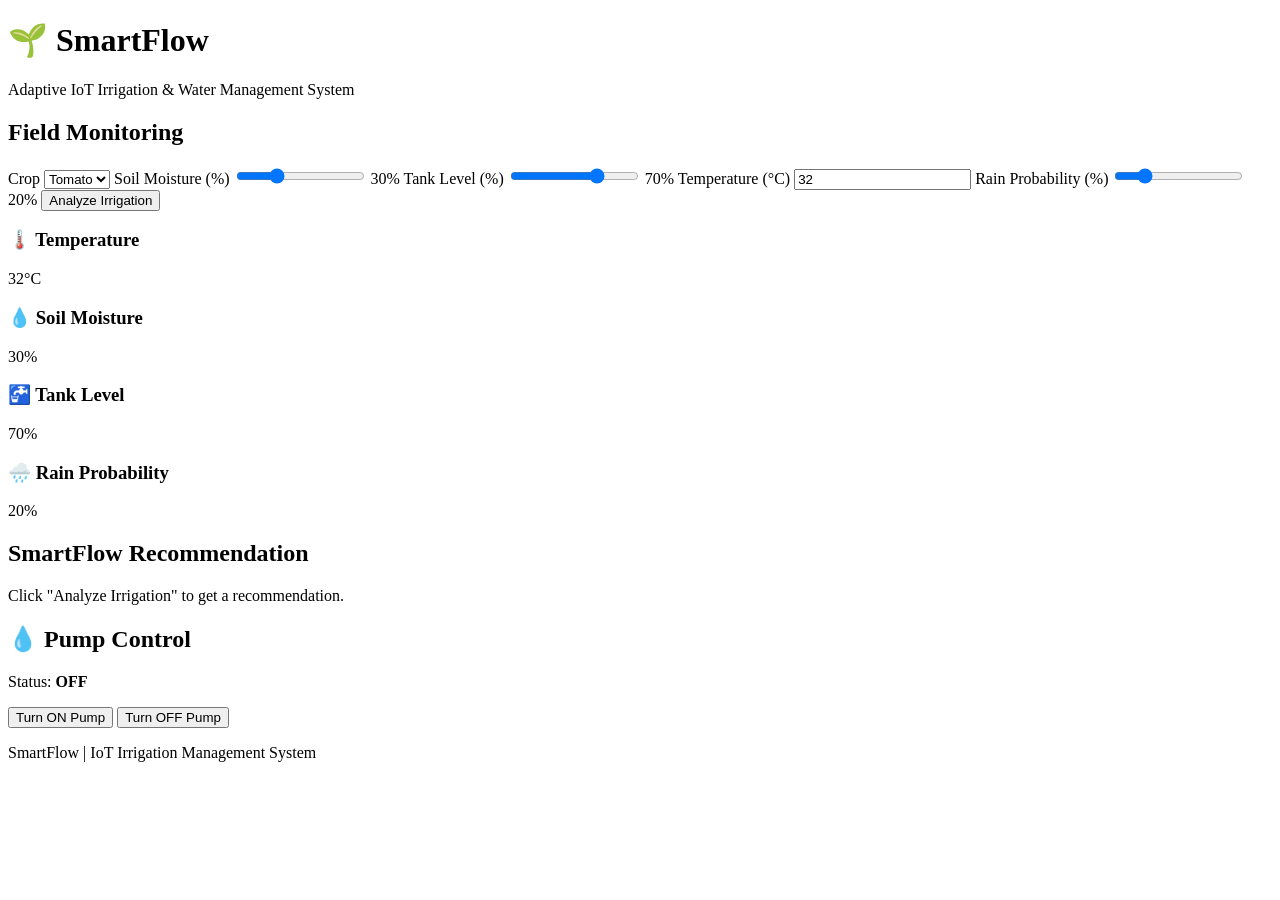
==== dashboard/index.html @ 6f2b06d3 "Add SmartFlow dashboard interface" ====
<!DOCTYPE html>
<html lang="en">
<head>
    <meta charset="UTF-8">
    <meta name="viewport" content="width=device-width, initial-scale=1.0">
    <title>SmartFlow - IoT Irrigation Dashboard</title>
    <link rel="stylesheet" href="style.css">
</head>

<body>

    <header>
        <h1>🌱 SmartFlow</h1>
        <p>Adaptive IoT Irrigation & Water Management System</p>
    </header>

    <main>

        <section class="control-panel">
            <h2>Field Monitoring</h2>

            <label>Crop</label>
            <select id="crop">
                <option value="Tomato">Tomato</option>
                <option value="Onion">Onion</option>
                <option value="Chilli">Chilli</option>
                <option value="Cotton">Cotton</option>
            </select>

            <label>Soil Moisture (%)</label>
            <input type="range" id="soil" min="0" max="100" value="30">
            <span id="soilValue">30%</span>

            <label>Tank Level (%)</label>
            <input type="range" id="tank" min="0" max="100" value="70">
            <span id="tankValue">70%</span>

            <label>Temperature (°C)</label>
            <input type="number" id="temperature" value="32">

            <label>Rain Probability (%)</label>
            <input type="range" id="rain" min="0" max="100" value="20">
            <span id="rainValue">20%</span>

            <button onclick="analyzeIrrigation()">Analyze Irrigation</button>
        </section>


        <section class="dashboard">

            <div class="card">
                <h3>🌡️ Temperature</h3>
                <p id="tempDisplay">32°C</p>
            </div>

            <div class="card">
                <h3>💧 Soil Moisture</h3>
                <p id="soilDisplay">30%</p>
            </div>

            <div class="card">
                <h3>🚰 Tank Level</h3>
                <p id="tankDisplay">70%</p>
            </div>

            <div class="card">
                <h3>🌧️ Rain Probability</h3>
                <p id="rainDisplay">20%</p>
            </div>

        </section>


        <section class="recommendation">

            <h2>SmartFlow Recommendation</h2>

            <div id="recommendation">
                Click "Analyze Irrigation" to get a recommendation.
            </div>

            <div id="reason"></div>

            <div id="waterAmount"></div>

        </section>


        <section class="pump-control">

            <h2>💧 Pump Control</h2>

            <p>Status: <strong id="pumpStatus">OFF</strong></p>

            <button id="onButton" onclick="turnPumpOn()">
                Turn ON Pump
            </button>

            <button onclick="turnPumpOff()">
                Turn OFF Pump
            </button>

        </section>

    </main>

    <footer>
        <p>SmartFlow | IoT Irrigation Management System</p>
    </footer>

    <script src="script.js"></script>

</body>
</html>
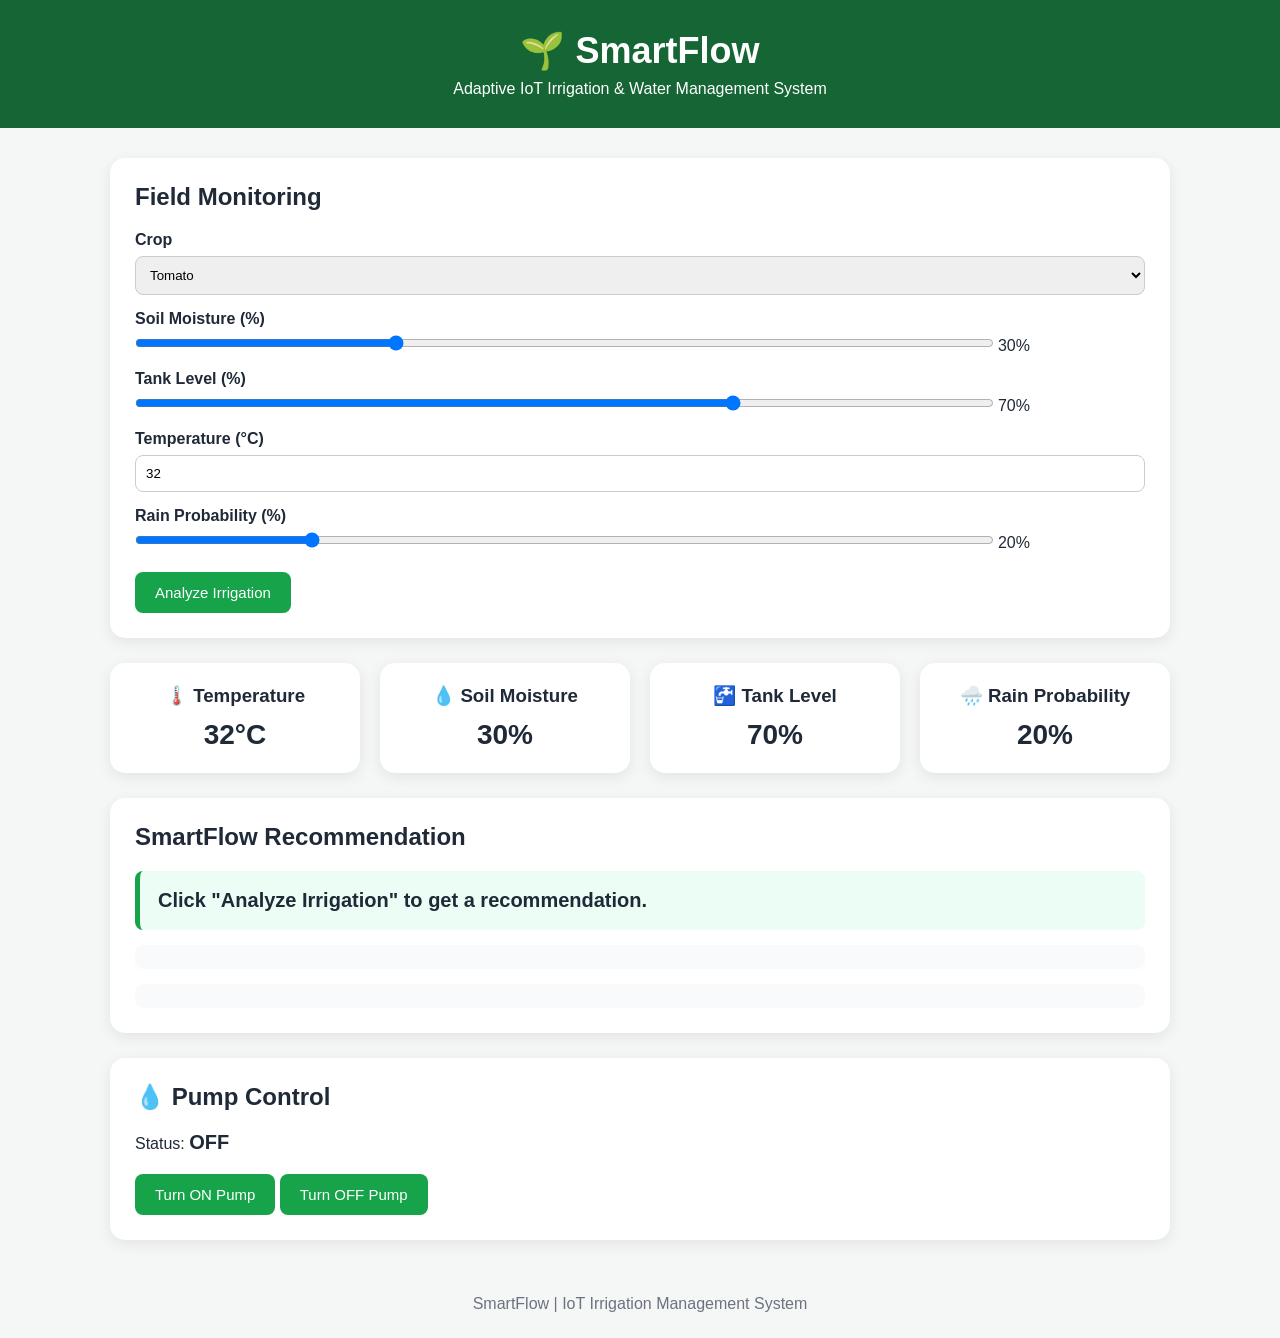
==== commit 5d45f928: "Add crop-specific irrigation profiles" ====
--- a/dashboard/index.html
+++ b/dashboard/index.html
@@ -21,11 +21,19 @@
 
             <label>Crop</label>
             <select id="crop">
-                <option value="Tomato">Tomato</option>
-                <option value="Onion">Onion</option>
-                <option value="Chilli">Chilli</option>
-                <option value="Cotton">Cotton</option>
-            </select>
+    <option value="Tomato">Tomato</option>
+    <option value="Onion">Onion</option>
+    <option value="Chilli">Chilli</option>
+    <option value="Cotton">Cotton</option>
+    <option value="Sugarcane">Sugarcane</option>
+    <option value="Groundnut">Groundnut</option>
+    <option value="Maize">Maize</option>
+    <option value="Sorghum">Sorghum</option>
+    <option value="Rice">Rice</option>
+    <option value="Wheat">Wheat</option>
+    <option value="Ragi">Ragi</option>
+    <option value="Pearl Millet">Pearl Millet</option>
+</select>
 
             <label>Soil Moisture (%)</label>
             <input type="range" id="soil" min="0" max="100" value="30">
--- a/dashboard/style.css
+++ b/dashboard/style.css
@@ -0,0 +1,146 @@
+* {
+    box-sizing: border-box;
+    margin: 0;
+    padding: 0;
+}
+
+body {
+    font-family: Arial, sans-serif;
+    background: #f4f7f5;
+    color: #1f2937;
+}
+
+header {
+    background: #166534;
+    color: white;
+    text-align: center;
+    padding: 30px 20px;
+}
+
+header h1 {
+    font-size: 36px;
+    margin-bottom: 8px;
+}
+
+header p {
+    font-size: 16px;
+}
+
+main {
+    max-width: 1100px;
+    margin: 30px auto;
+    padding: 0 20px;
+}
+
+.control-panel,
+.recommendation,
+.pump-control {
+    background: white;
+    padding: 25px;
+    border-radius: 15px;
+    margin-bottom: 25px;
+    box-shadow: 0 4px 15px rgba(0, 0, 0, 0.08);
+}
+
+.control-panel h2,
+.recommendation h2,
+.pump-control h2 {
+    margin-bottom: 20px;
+}
+
+label {
+    display: block;
+    margin-top: 15px;
+    margin-bottom: 7px;
+    font-weight: bold;
+}
+
+select,
+input[type="number"] {
+    width: 100%;
+    padding: 10px;
+    border: 1px solid #ccc;
+    border-radius: 8px;
+}
+
+input[type="range"] {
+    width: 85%;
+}
+
+button {
+    margin-top: 20px;
+    padding: 12px 20px;
+    border: none;
+    border-radius: 8px;
+    background: #16a34a;
+    color: white;
+    font-size: 15px;
+    cursor: pointer;
+}
+
+button:hover {
+    background: #15803d;
+}
+
+.dashboard {
+    display: grid;
+    grid-template-columns: repeat(4, 1fr);
+    gap: 20px;
+    margin-bottom: 25px;
+}
+
+.card {
+    background: white;
+    padding: 22px;
+    border-radius: 15px;
+    text-align: center;
+    box-shadow: 0 4px 15px rgba(0, 0, 0, 0.08);
+}
+
+.card h3 {
+    margin-bottom: 12px;
+}
+
+.card p {
+    font-size: 28px;
+    font-weight: bold;
+}
+
+#recommendation {
+    padding: 18px;
+    background: #ecfdf5;
+    border-left: 5px solid #16a34a;
+    border-radius: 8px;
+    font-size: 20px;
+    font-weight: bold;
+}
+
+#reason,
+#waterAmount {
+    margin-top: 15px;
+    padding: 12px;
+    background: #f9fafb;
+    border-radius: 8px;
+}
+
+#pumpStatus {
+    font-size: 20px;
+}
+
+footer {
+    text-align: center;
+    padding: 25px;
+    color: #6b7280;
+}
+
+@media (max-width: 800px) {
+    .dashboard {
+        grid-template-columns: repeat(2, 1fr);
+    }
+}
+
+@media (max-width: 500px) {
+    .dashboard {
+        grid-template-columns: 1fr;
+    }
+}
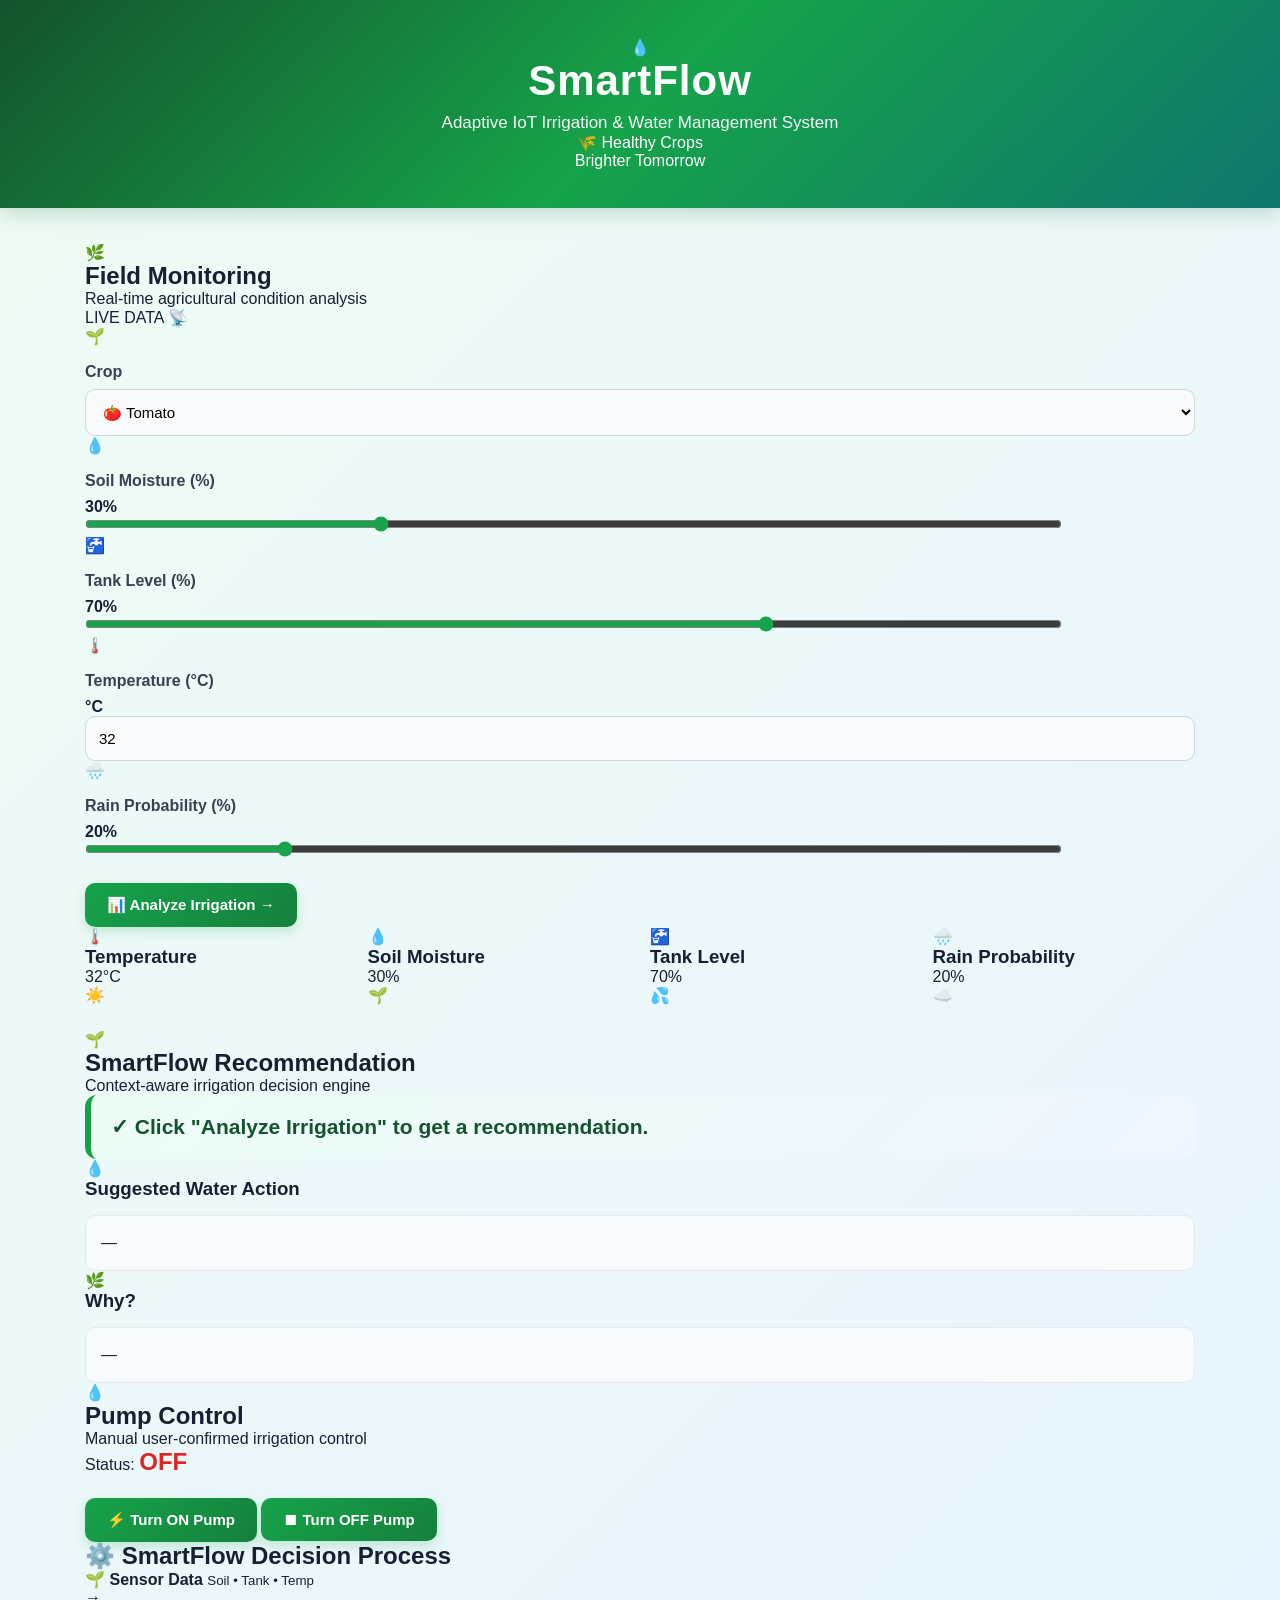
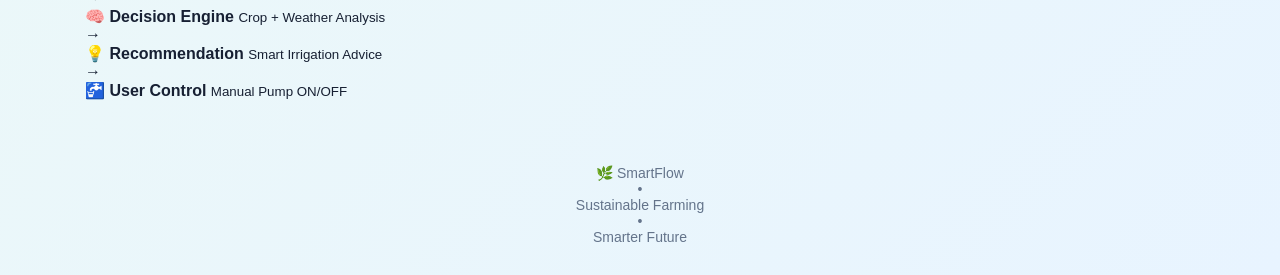
==== commit ded2c76a: "Redesign SmartFlow dashboard UI" ====
--- a/dashboard/index.html
+++ b/dashboard/index.html
@@ -3,118 +3,507 @@
 <head>
     <meta charset="UTF-8">
     <meta name="viewport" content="width=device-width, initial-scale=1.0">
-    <title>SmartFlow - IoT Irrigation Dashboard</title>
-    <link rel="stylesheet" href="style.css">
+
+    <title>SmartFlow | Adaptive IoT Irrigation</title>
+
+    <link rel="stylesheet" href="style.css?v=3">
 </head>
 
 <body>
 
-    <header>
-        <h1>🌱 SmartFlow</h1>
-        <p>Adaptive IoT Irrigation & Water Management System</p>
+    <!-- HERO HEADER -->
+    <header class="hero">
+
+        <div class="hero-content">
+
+            <div class="brand-icon">💧</div>
+
+            <div>
+                <h1>Smart<span>Flow</span></h1>
+
+                <p>
+                    Adaptive IoT Irrigation & Water Management System
+                </p>
+            </div>
+
+        </div>
+
+        <div class="hero-message">
+            🌾 Healthy Crops
+            <br>
+            <span>Brighter Tomorrow</span>
+        </div>
+
     </header>
 
+
     <main>
 
-        <section class="control-panel">
-            <h2>Field Monitoring</h2>
-
-            <label>Crop</label>
-            <select id="crop">
-    <option value="Tomato">Tomato</option>
-    <option value="Onion">Onion</option>
-    <option value="Chilli">Chilli</option>
-    <option value="Cotton">Cotton</option>
-    <option value="Sugarcane">Sugarcane</option>
-    <option value="Groundnut">Groundnut</option>
-    <option value="Maize">Maize</option>
-    <option value="Sorghum">Sorghum</option>
-    <option value="Rice">Rice</option>
-    <option value="Wheat">Wheat</option>
-    <option value="Ragi">Ragi</option>
-    <option value="Pearl Millet">Pearl Millet</option>
-</select>
-
-            <label>Soil Moisture (%)</label>
-            <input type="range" id="soil" min="0" max="100" value="30">
-            <span id="soilValue">30%</span>
-
-            <label>Tank Level (%)</label>
-            <input type="range" id="tank" min="0" max="100" value="70">
-            <span id="tankValue">70%</span>
-
-            <label>Temperature (°C)</label>
-            <input type="number" id="temperature" value="32">
-
-            <label>Rain Probability (%)</label>
-            <input type="range" id="rain" min="0" max="100" value="20">
-            <span id="rainValue">20%</span>
-
-            <button onclick="analyzeIrrigation()">Analyze Irrigation</button>
+        <!-- FIELD MONITORING -->
+        <section class="monitor-panel">
+
+            <div class="section-heading">
+
+                <div>
+                    <span class="leaf">🌿</span>
+
+                    <div>
+                        <h2>Field Monitoring</h2>
+                        <p>Real-time agricultural condition analysis</p>
+                    </div>
+                </div>
+
+                <div class="live-badge">
+                    <span></span>
+                    LIVE DATA 📡
+                </div>
+
+            </div>
+
+
+            <!-- CROP -->
+            <div class="field-row crop-row">
+
+                <div class="field-icon green-icon">
+                    🌱
+                </div>
+
+                <div class="field-input">
+
+                    <label>Crop</label>
+
+                    <select id="crop">
+
+                        <option value="Tomato">🍅 Tomato</option>
+                        <option value="Onion">🧅 Onion</option>
+                        <option value="Chilli">🌶️ Chilli</option>
+                        <option value="Cotton">🌿 Cotton</option>
+                        <option value="Sugarcane">🎋 Sugarcane</option>
+                        <option value="Groundnut">🥜 Groundnut</option>
+                        <option value="Maize">🌽 Maize</option>
+                        <option value="Sorghum">🌾 Sorghum</option>
+                        <option value="Rice">🌾 Rice</option>
+                        <option value="Wheat">🌾 Wheat</option>
+                        <option value="Ragi">🌾 Ragi</option>
+                        <option value="Pearl Millet">🌾 Pearl Millet</option>
+
+                    </select>
+
+                </div>
+
+            </div>
+
+
+            <!-- SOIL -->
+            <div class="sensor-row">
+
+                <div class="sensor-icon soil-icon">
+                    💧
+                </div>
+
+                <div class="sensor-content">
+
+                    <div class="sensor-title">
+                        <label>Soil Moisture (%)</label>
+                        <strong id="soilValue">30%</strong>
+                    </div>
+
+                    <input
+                        type="range"
+                        id="soil"
+                        min="0"
+                        max="100"
+                        value="30"
+                    >
+
+                </div>
+
+            </div>
+
+
+            <!-- TANK -->
+            <div class="sensor-row">
+
+                <div class="sensor-icon tank-icon">
+                    🚰
+                </div>
+
+                <div class="sensor-content">
+
+                    <div class="sensor-title">
+                        <label>Tank Level (%)</label>
+                        <strong id="tankValue">70%</strong>
+                    </div>
+
+                    <input
+                        type="range"
+                        id="tank"
+                        min="0"
+                        max="100"
+                        value="70"
+                    >
+
+                </div>
+
+            </div>
+
+
+            <!-- TEMPERATURE -->
+            <div class="sensor-row">
+
+                <div class="sensor-icon temp-icon">
+                    🌡️
+                </div>
+
+                <div class="sensor-content">
+
+                    <div class="sensor-title">
+
+                        <label>Temperature (°C)</label>
+
+                        <strong class="temp-value">
+                            °C
+                        </strong>
+
+                    </div>
+
+                    <input
+                        type="number"
+                        id="temperature"
+                        value="32"
+                        min="0"
+                        max="60"
+                    >
+
+                </div>
+
+            </div>
+
+
+            <!-- RAIN -->
+            <div class="sensor-row">
+
+                <div class="sensor-icon rain-icon">
+                    🌧️
+                </div>
+
+                <div class="sensor-content">
+
+                    <div class="sensor-title">
+
+                        <label>Rain Probability (%)</label>
+
+                        <strong id="rainValue">20%</strong>
+
+                    </div>
+
+                    <input
+                        type="range"
+                        id="rain"
+                        min="0"
+                        max="100"
+                        value="20"
+                    >
+
+                </div>
+
+            </div>
+
+
+            <button
+                class="analyze-btn"
+                onclick="analyzeIrrigation()"
+            >
+                📊 Analyze Irrigation
+                <span>→</span>
+            </button>
+
         </section>
 
 
+        <!-- SENSOR CARDS -->
         <section class="dashboard">
 
-            <div class="card">
-                <h3>🌡️ Temperature</h3>
-                <p id="tempDisplay">32°C</p>
-            </div>
-
-            <div class="card">
-                <h3>💧 Soil Moisture</h3>
-                <p id="soilDisplay">30%</p>
-            </div>
-
-            <div class="card">
-                <h3>🚰 Tank Level</h3>
-                <p id="tankDisplay">70%</p>
-            </div>
-
-            <div class="card">
-                <h3>🌧️ Rain Probability</h3>
-                <p id="rainDisplay">20%</p>
+            <div class="metric-card temperature-card">
+
+                <div class="metric-icon">
+                    🌡️
+                </div>
+
+                <div>
+
+                    <h3>Temperature</h3>
+
+                    <p id="tempDisplay">32°C</p>
+
+                </div>
+
+                <div class="metric-decoration">
+                    ☀️
+                </div>
+
+            </div>
+
+
+            <div class="metric-card soil-card">
+
+                <div class="metric-icon">
+                    💧
+                </div>
+
+                <div>
+
+                    <h3>Soil Moisture</h3>
+
+                    <p id="soilDisplay">30%</p>
+
+                </div>
+
+                <div class="metric-decoration">
+                    🌱
+                </div>
+
+            </div>
+
+
+            <div class="metric-card tank-card">
+
+                <div class="metric-icon">
+                    🚰
+                </div>
+
+                <div>
+
+                    <h3>Tank Level</h3>
+
+                    <p id="tankDisplay">70%</p>
+
+                </div>
+
+                <div class="metric-decoration">
+                    💦
+                </div>
+
+            </div>
+
+
+            <div class="metric-card rain-card">
+
+                <div class="metric-icon">
+                    🌧️
+                </div>
+
+                <div>
+
+                    <h3>Rain Probability</h3>
+
+                    <p id="rainDisplay">20%</p>
+
+                </div>
+
+                <div class="metric-decoration">
+                    ☁️
+                </div>
+
             </div>
 
         </section>
 
 
-        <section class="recommendation">
-
-            <h2>SmartFlow Recommendation</h2>
-
-            <div id="recommendation">
+        <!-- RECOMMENDATION -->
+        <section class="recommendation-panel">
+
+            <div class="recommendation-title">
+
+                <div class="recommendation-logo">
+                    🌱
+                </div>
+
+                <div>
+                    <h2>SmartFlow Recommendation</h2>
+
+                    <p>
+                        Context-aware irrigation decision engine
+                    </p>
+                </div>
+
+            </div>
+
+
+            <div
+                id="recommendation"
+                class="recommendation-main"
+            >
+                <span class="status-check">✓</span>
+
                 Click "Analyze Irrigation" to get a recommendation.
             </div>
 
-            <div id="reason"></div>
-
-            <div id="waterAmount"></div>
+
+            <div class="recommendation-grid">
+
+                <div class="info-box water-box">
+
+                    <div class="info-icon">
+                        💧
+                    </div>
+
+                    <div>
+
+                        <h3>Suggested Water Action</h3>
+
+                        <p id="waterAmount">
+                            —
+                        </p>
+
+                    </div>
+
+                </div>
+
+
+                <div class="info-box reason-box">
+
+                    <div class="info-icon">
+                        🌿
+                    </div>
+
+                    <div>
+
+                        <h3>Why?</h3>
+
+                        <p id="reason">
+                            —
+                        </p>
+
+                    </div>
+
+                </div>
+
+            </div>
 
         </section>
 
 
-        <section class="pump-control">
-
-            <h2>💧 Pump Control</h2>
-
-            <p>Status: <strong id="pumpStatus">OFF</strong></p>
-
-            <button id="onButton" onclick="turnPumpOn()">
-                Turn ON Pump
-            </button>
-
-            <button onclick="turnPumpOff()">
-                Turn OFF Pump
-            </button>
+        <!-- PUMP CONTROL -->
+        <section class="pump-panel">
+
+            <div class="pump-left">
+
+                <div class="pump-icon">
+                    💧
+                </div>
+
+                <div>
+
+                    <h2>Pump Control</h2>
+
+                    <p>
+                        Manual user-confirmed irrigation control
+                    </p>
+
+                </div>
+
+            </div>
+
+
+            <div class="pump-status">
+
+                <span>Status:</span>
+
+                <strong id="pumpStatus">
+                    OFF
+                </strong>
+
+            </div>
+
+
+            <div class="pump-buttons">
+
+                <button
+                    id="onButton"
+                    class="pump-on"
+                    onclick="turnPumpOn()"
+                >
+                    ⚡ Turn ON Pump
+                </button>
+
+                <button
+                    class="pump-off"
+                    onclick="turnPumpOff()"
+                >
+                    ⏹ Turn OFF Pump
+                </button>
+
+            </div>
 
         </section>
 
+
+        <!-- SYSTEM FLOW -->
+        <section class="system-flow">
+
+            <h2>⚙️ SmartFlow Decision Process</h2>
+
+            <div class="flow-container">
+
+                <div class="flow-step">
+                    <span>🌱</span>
+                    <strong>Sensor Data</strong>
+                    <small>Soil • Tank • Temp</small>
+                </div>
+
+                <div class="flow-arrow">→</div>
+
+                <div class="flow-step">
+                    <span>🧠</span>
+                    <strong>Decision Engine</strong>
+                    <small>Crop + Weather Analysis</small>
+                </div>
+
+                <div class="flow-arrow">→</div>
+
+                <div class="flow-step">
+                    <span>💡</span>
+                    <strong>Recommendation</strong>
+                    <small>Smart Irrigation Advice</small>
+                </div>
+
+                <div class="flow-arrow">→</div>
+
+                <div class="flow-step">
+                    <span>🚰</span>
+                    <strong>User Control</strong>
+                    <small>Manual Pump ON/OFF</small>
+                </div>
+
+            </div>
+
+        </section>
+
     </main>
 
+
+    <!-- FOOTER -->
     <footer>
-        <p>SmartFlow | IoT Irrigation Management System</p>
+
+        <div>
+            🌿 SmartFlow
+        </div>
+
+        <span>•</span>
+
+        <div>
+            Sustainable Farming
+        </div>
+
+        <span>•</span>
+
+        <div>
+            Smarter Future
+        </div>
+
     </footer>
+
 
     <script src="script.js"></script>
 
--- a/dashboard/style.css
+++ b/dashboard/style.css
@@ -6,82 +6,123 @@
 
 body {
     font-family: Arial, sans-serif;
-    background: #f4f7f5;
-    color: #1f2937;
-}
-
+    background: linear-gradient(135deg, #eefbf3, #e8f4ff);
+    color: #172033;
+    min-height: 100vh;
+}
+
+/* Header */
 header {
-    background: #166534;
+    background: linear-gradient(135deg, #14532d, #16a34a, #0f766e);
     color: white;
     text-align: center;
-    padding: 30px 20px;
+    padding: 38px 20px;
+    box-shadow: 0 5px 20px rgba(0, 80, 50, 0.2);
 }
 
 header h1 {
-    font-size: 36px;
+    font-size: 42px;
     margin-bottom: 8px;
+    letter-spacing: 1px;
 }
 
 header p {
-    font-size: 16px;
-}
-
+    font-size: 17px;
+    opacity: 0.95;
+}
+
+/* Main */
 main {
-    max-width: 1100px;
-    margin: 30px auto;
+    max-width: 1150px;
+    margin: 35px auto;
     padding: 0 20px;
 }
 
+/* Common panels */
 .control-panel,
 .recommendation,
 .pump-control {
-    background: white;
-    padding: 25px;
-    border-radius: 15px;
+    background: rgba(255, 255, 255, 0.95);
+    padding: 28px;
+    border-radius: 20px;
     margin-bottom: 25px;
-    box-shadow: 0 4px 15px rgba(0, 0, 0, 0.08);
+    box-shadow: 0 8px 25px rgba(20, 70, 50, 0.10);
+    border: 1px solid rgba(22, 163, 74, 0.08);
+}
+
+.control-panel {
+    border-top: 5px solid #16a34a;
+}
+
+.recommendation {
+    border-top: 5px solid #0ea5e9;
+}
+
+.pump-control {
+    border-top: 5px solid #f59e0b;
 }
 
 .control-panel h2,
 .recommendation h2,
 .pump-control h2 {
     margin-bottom: 20px;
-}
-
+    font-size: 24px;
+}
+
+/* Form */
 label {
     display: block;
-    margin-top: 15px;
-    margin-bottom: 7px;
-    font-weight: bold;
+    margin-top: 17px;
+    margin-bottom: 8px;
+    font-weight: bold;
+    color: #374151;
 }
 
 select,
 input[type="number"] {
     width: 100%;
-    padding: 10px;
-    border: 1px solid #ccc;
-    border-radius: 8px;
+    padding: 13px;
+    border: 1px solid #d1d5db;
+    border-radius: 10px;
+    background: #f9fafb;
+    font-size: 15px;
+    outline: none;
+    transition: 0.2s;
+}
+
+select:focus,
+input[type="number"]:focus {
+    border-color: #16a34a;
+    box-shadow: 0 0 0 3px rgba(22, 163, 74, 0.12);
 }
 
 input[type="range"] {
-    width: 85%;
-}
-
+    width: 88%;
+    accent-color: #16a34a;
+    cursor: pointer;
+}
+
+/* Buttons */
 button {
-    margin-top: 20px;
-    padding: 12px 20px;
+    margin-top: 22px;
+    padding: 13px 22px;
     border: none;
-    border-radius: 8px;
-    background: #16a34a;
+    border-radius: 10px;
+    background: linear-gradient(135deg, #16a34a, #15803d);
     color: white;
     font-size: 15px;
+    font-weight: bold;
     cursor: pointer;
+    transition: 0.25s;
+    box-shadow: 0 5px 12px rgba(22, 163, 74, 0.2);
 }
 
 button:hover {
-    background: #15803d;
-}
-
+    transform: translateY(-2px);
+    box-shadow: 0 8px 18px rgba(22, 163, 74, 0.3);
+}
+
+/* Sensor Cards */
 .dashboard {
     display: grid;
     grid-template-columns: repeat(4, 1fr);
@@ -91,56 +132,112 @@
 
 .card {
     background: white;
-    padding: 22px;
-    border-radius: 15px;
-    text-align: center;
-    box-shadow: 0 4px 15px rgba(0, 0, 0, 0.08);
+    padding: 25px 18px;
+    border-radius: 18px;
+    text-align: center;
+    box-shadow: 0 7px 20px rgba(20, 70, 50, 0.10);
+    transition: 0.25s;
+    border-bottom: 4px solid #16a34a;
+}
+
+.card:hover {
+    transform: translateY(-5px);
+    box-shadow: 0 12px 25px rgba(20, 70, 50, 0.15);
 }
 
 .card h3 {
-    margin-bottom: 12px;
+    margin-bottom: 13px;
+    font-size: 16px;
+    color: #4b5563;
 }
 
 .card p {
-    font-size: 28px;
-    font-weight: bold;
-}
-
+    font-size: 30px;
+    font-weight: bold;
+    color: #14532d;
+}
+
+/* Recommendation */
 #recommendation {
-    padding: 18px;
-    background: #ecfdf5;
-    border-left: 5px solid #16a34a;
-    border-radius: 8px;
-    font-size: 20px;
-    font-weight: bold;
+    padding: 20px;
+    background: linear-gradient(135deg, #ecfdf5, #eff6ff);
+    border-left: 6px solid #16a34a;
+    border-radius: 12px;
+    font-size: 21px;
+    font-weight: bold;
+    color: #14532d;
 }
 
 #reason,
 #waterAmount {
     margin-top: 15px;
-    padding: 12px;
-    background: #f9fafb;
-    border-radius: 8px;
+    padding: 15px;
+    background: #f8fafc;
+    border-radius: 10px;
+    border: 1px solid #e5e7eb;
+    line-height: 1.5;
+}
+
+/* Pump */
+.pump-control {
+    text-align: center;
 }
 
 #pumpStatus {
-    font-size: 20px;
-}
-
+    font-size: 24px;
+    color: #dc2626;
+}
+
+#onButton {
+    background: linear-gradient(135deg, #16a34a, #15803d);
+}
+
+.pump-control button:last-child {
+    background: linear-gradient(135deg, #ef4444, #dc2626);
+    margin-left: 8px;
+}
+
+/* Footer */
 footer {
     text-align: center;
-    padding: 25px;
-    color: #6b7280;
-}
-
+    padding: 30px;
+    color: #64748b;
+    font-size: 14px;
+}
+
+/* Tablet */
 @media (max-width: 800px) {
     .dashboard {
         grid-template-columns: repeat(2, 1fr);
     }
-}
-
+
+    header h1 {
+        font-size: 34px;
+    }
+}
+
+/* Mobile */
 @media (max-width: 500px) {
     .dashboard {
         grid-template-columns: 1fr;
     }
-}
+
+    header h1 {
+        font-size: 30px;
+    }
+
+    main {
+        padding: 0 12px;
+    }
+
+    .control-panel,
+    .recommendation,
+    .pump-control {
+        padding: 20px;
+    }
+
+    .pump-control button {
+        width: 100%;
+        margin-left: 0;
+    }
+}
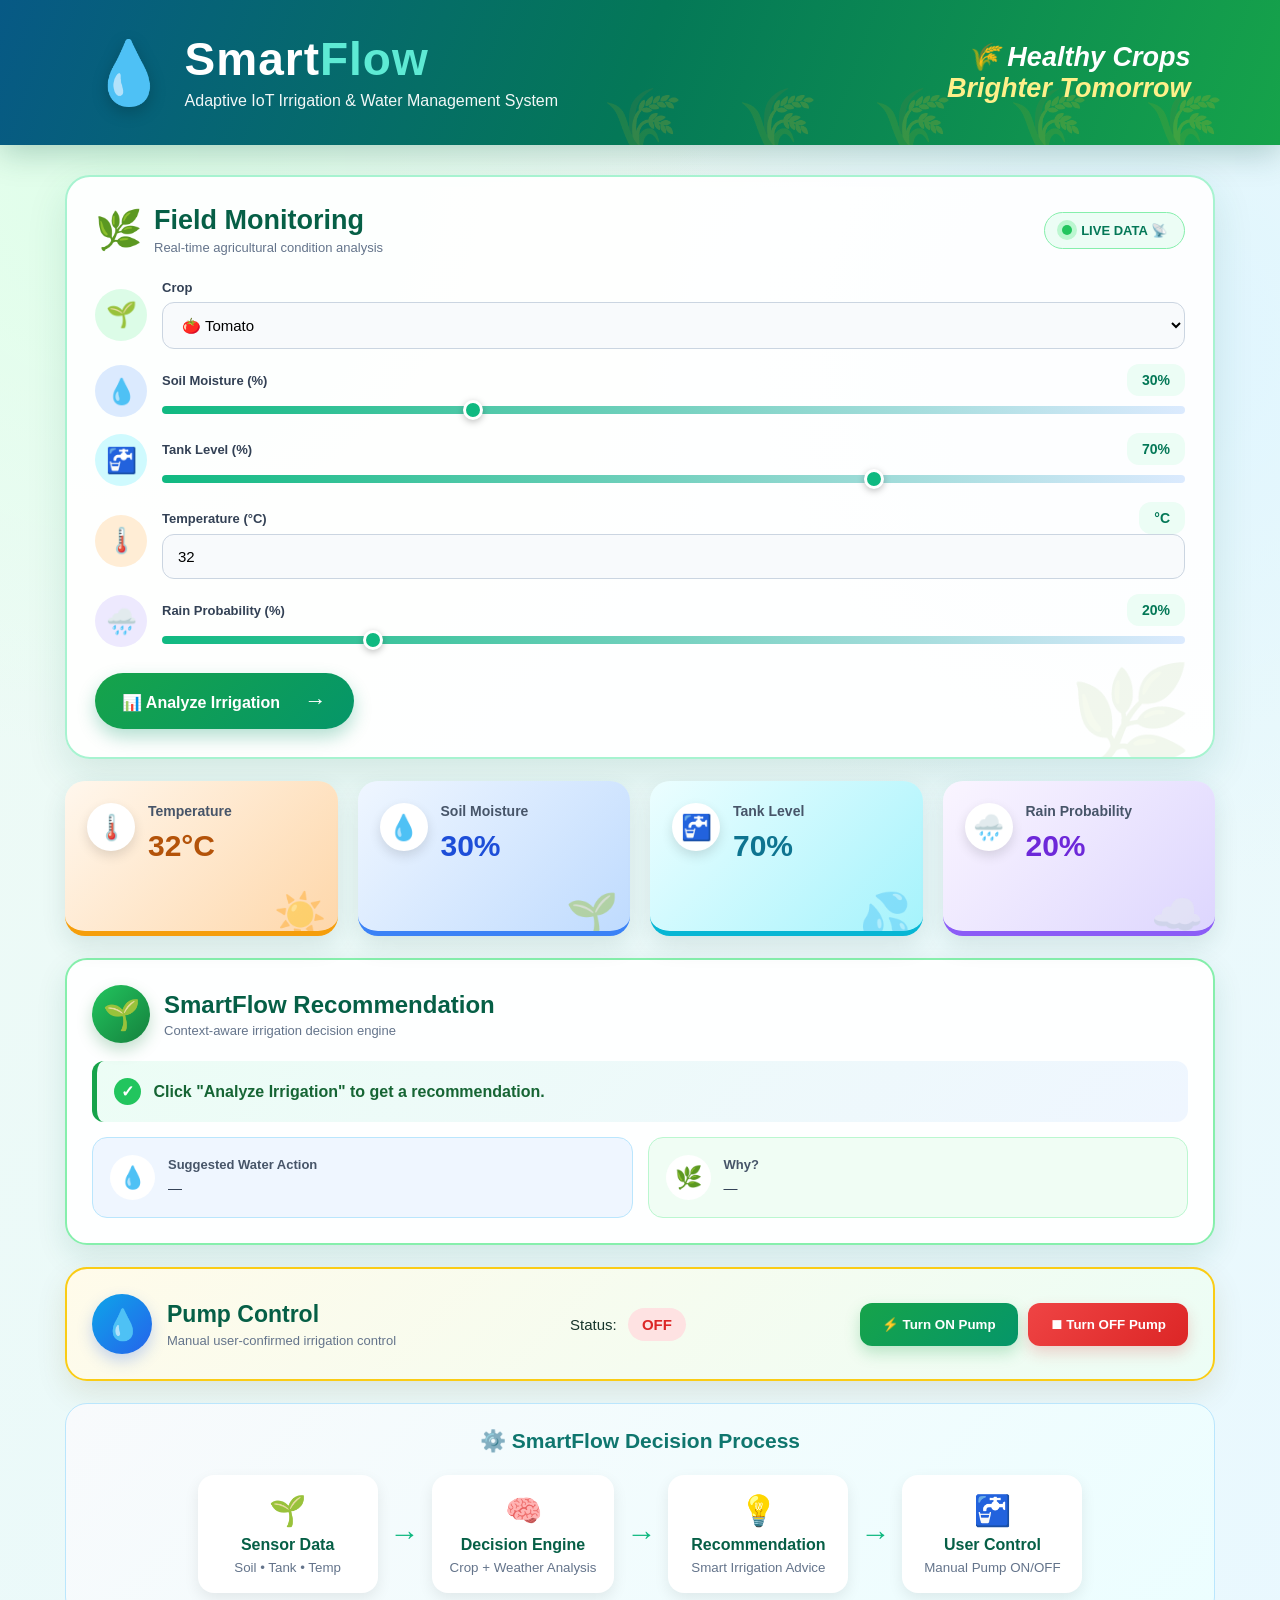
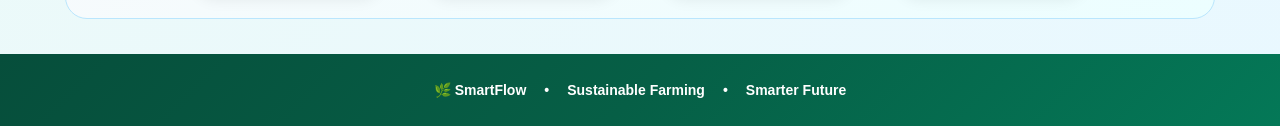
==== commit 57315ffb: "Fix SmartFlow script loading" ====
--- a/dashboard/index.html
+++ b/dashboard/index.html
@@ -505,7 +505,6 @@
     </footer>
 
 
-    <script src="script.js"></script>
-
+    <script src="script.js?v=3"></script>
 </body>
 </html>
--- a/dashboard/style.css
+++ b/dashboard/style.css
@@ -6,238 +6,1107 @@
 
 body {
     font-family: Arial, sans-serif;
-    background: linear-gradient(135deg, #eefbf3, #e8f4ff);
-    color: #172033;
+
+    background:
+        radial-gradient(circle at 10% 10%, #dfffe9, transparent 30%),
+        radial-gradient(circle at 90% 20%, #dff5ff, transparent 30%),
+        linear-gradient(135deg, #eefbf3, #e9f8ff);
+
+    color: #16352b;
     min-height: 100vh;
 }
 
-/* Header */
-header {
-    background: linear-gradient(135deg, #14532d, #16a34a, #0f766e);
+
+/* =========================
+   HERO
+========================= */
+
+.hero {
+    min-height: 145px;
+
+    padding: 25px 7%;
+
+    display: flex;
+    align-items: center;
+    justify-content: space-between;
+
+    background:
+        linear-gradient(
+            110deg,
+            #075985,
+            #047857,
+            #16a34a
+        );
+
     color: white;
-    text-align: center;
-    padding: 38px 20px;
-    box-shadow: 0 5px 20px rgba(0, 80, 50, 0.2);
-}
-
-header h1 {
-    font-size: 42px;
-    margin-bottom: 8px;
+
+    position: relative;
+    overflow: hidden;
+
+    box-shadow: 0 8px 30px rgba(0, 80, 60, 0.25);
+}
+
+.hero::before {
+    content: "🌾 🌾 🌾 🌾 🌾";
+
+    position: absolute;
+
+    right: 3%;
+    bottom: -15px;
+
+    font-size: 65px;
+
+    opacity: 0.18;
+
+    letter-spacing: 18px;
+}
+
+.hero-content {
+    display: flex;
+    align-items: center;
+    gap: 18px;
+
+    position: relative;
+    z-index: 2;
+}
+
+.brand-icon {
+    font-size: 62px;
+
+    filter:
+        drop-shadow(0 5px 8px rgba(0,0,0,0.2));
+}
+
+.hero h1 {
+    font-size: 46px;
+    line-height: 1;
+
     letter-spacing: 1px;
 }
 
-header p {
-    font-size: 17px;
+.hero h1 span {
+    color: #5eead4;
+}
+
+.hero p {
+    margin-top: 10px;
+
+    font-size: 16px;
+
     opacity: 0.95;
 }
 
-/* Main */
+.hero-message {
+    position: relative;
+    z-index: 2;
+
+    font-size: 27px;
+
+    font-weight: bold;
+
+    font-style: italic;
+
+    text-align: right;
+}
+
+.hero-message span {
+    color: #fef08a;
+}
+
+
+/* =========================
+   MAIN
+========================= */
+
 main {
-    max-width: 1150px;
-    margin: 35px auto;
-    padding: 0 20px;
-}
-
-/* Common panels */
-.control-panel,
-.recommendation,
-.pump-control {
-    background: rgba(255, 255, 255, 0.95);
+    width: min(1150px, 94%);
+
+    margin: 30px auto;
+}
+
+
+/* =========================
+   MONITORING PANEL
+========================= */
+
+.monitor-panel {
+    background: rgba(255,255,255,0.94);
+
+    border-radius: 25px;
+
     padding: 28px;
-    border-radius: 20px;
+
+    border: 2px solid #a7f3d0;
+
+    box-shadow:
+        0 15px 40px rgba(20, 100, 70, 0.12);
+
+    position: relative;
+
+    overflow: hidden;
+}
+
+.monitor-panel::after {
+    content: "🌿";
+
+    position: absolute;
+
+    right: 20px;
+    bottom: -20px;
+
+    font-size: 100px;
+
+    opacity: 0.08;
+}
+
+.section-heading {
+    display: flex;
+
+    align-items: center;
+
+    justify-content: space-between;
+
     margin-bottom: 25px;
-    box-shadow: 0 8px 25px rgba(20, 70, 50, 0.10);
-    border: 1px solid rgba(22, 163, 74, 0.08);
-}
-
-.control-panel {
-    border-top: 5px solid #16a34a;
-}
-
-.recommendation {
-    border-top: 5px solid #0ea5e9;
-}
-
-.pump-control {
-    border-top: 5px solid #f59e0b;
-}
-
-.control-panel h2,
-.recommendation h2,
-.pump-control h2 {
-    margin-bottom: 20px;
-    font-size: 24px;
-}
-
-/* Form */
+}
+
+.section-heading > div:first-child {
+    display: flex;
+
+    align-items: center;
+
+    gap: 12px;
+}
+
+.leaf {
+    font-size: 38px;
+}
+
+.section-heading h2 {
+    font-size: 27px;
+
+    color: #065f46;
+}
+
+.section-heading p {
+    margin-top: 4px;
+
+    color: #64748b;
+
+    font-size: 13px;
+}
+
+.live-badge {
+    padding: 10px 17px;
+
+    border-radius: 30px;
+
+    background: #ecfdf5;
+
+    color: #047857;
+
+    border: 1px solid #86efac;
+
+    font-weight: bold;
+
+    font-size: 13px;
+}
+
+.live-badge span {
+    display: inline-block;
+
+    width: 10px;
+    height: 10px;
+
+    background: #22c55e;
+
+    border-radius: 50%;
+
+    margin-right: 6px;
+
+    box-shadow: 0 0 0 5px #bbf7d0;
+}
+
+
+/* =========================
+   CROP
+========================= */
+
+.field-row {
+    display: flex;
+
+    align-items: center;
+
+    gap: 15px;
+
+    margin-bottom: 15px;
+}
+
+.field-icon,
+.sensor-icon {
+    width: 52px;
+    height: 52px;
+
+    flex-shrink: 0;
+
+    display: flex;
+    align-items: center;
+    justify-content: center;
+
+    border-radius: 50%;
+
+    font-size: 25px;
+}
+
+.green-icon {
+    background: #dcfce7;
+}
+
+.field-input {
+    flex: 1;
+}
+
 label {
     display: block;
-    margin-top: 17px;
-    margin-bottom: 8px;
+
+    font-size: 13px;
+
     font-weight: bold;
-    color: #374151;
+
+    color: #334155;
+
+    margin-bottom: 7px;
 }
 
 select,
 input[type="number"] {
     width: 100%;
-    padding: 13px;
-    border: 1px solid #d1d5db;
-    border-radius: 10px;
-    background: #f9fafb;
+
+    padding: 13px 15px;
+
+    border-radius: 12px;
+
+    border: 1px solid #cbd5e1;
+
+    background: #f8fafc;
+
     font-size: 15px;
+
     outline: none;
-    transition: 0.2s;
 }
 
 select:focus,
 input[type="number"]:focus {
-    border-color: #16a34a;
-    box-shadow: 0 0 0 3px rgba(22, 163, 74, 0.12);
-}
+    border-color: #10b981;
+
+    box-shadow:
+        0 0 0 4px rgba(16,185,129,0.12);
+}
+
+
+/* =========================
+   SENSOR ROWS
+========================= */
+
+.sensor-row {
+    display: flex;
+
+    align-items: center;
+
+    gap: 15px;
+
+    margin-top: 15px;
+}
+
+.sensor-content {
+    flex: 1;
+}
+
+.sensor-title {
+    display: flex;
+
+    align-items: center;
+
+    justify-content: space-between;
+}
+
+.sensor-title label {
+    margin: 0;
+}
+
+.sensor-title strong {
+    padding: 8px 15px;
+
+    border-radius: 12px;
+
+    background: #ecfdf5;
+
+    color: #047857;
+
+    font-size: 14px;
+}
+
+
+/* Sensor icon colors */
+
+.soil-icon {
+    background: #dbeafe;
+}
+
+.tank-icon {
+    background: #cffafe;
+}
+
+.temp-icon {
+    background: #ffedd5;
+}
+
+.rain-icon {
+    background: #ede9fe;
+}
+
+
+/* =========================
+   RANGE SLIDERS
+========================= */
 
 input[type="range"] {
-    width: 88%;
-    accent-color: #16a34a;
+    width: 100%;
+
+    height: 8px;
+
+    margin-top: 10px;
+
+    appearance: none;
+
+    border-radius: 20px;
+
+    background: linear-gradient(
+        90deg,
+        #10b981,
+        #dbeafe
+    );
+
     cursor: pointer;
 }
 
-/* Buttons */
-button {
-    margin-top: 22px;
-    padding: 13px 22px;
+input[type="range"]::-webkit-slider-thumb {
+    appearance: none;
+
+    width: 20px;
+    height: 20px;
+
+    border-radius: 50%;
+
+    background: #10b981;
+
+    border: 3px solid white;
+
+    box-shadow:
+        0 2px 7px rgba(0,0,0,0.25);
+}
+
+input[type="range"]::-moz-range-thumb {
+    width: 20px;
+    height: 20px;
+
+    border-radius: 50%;
+
+    background: #10b981;
+
+    border: 3px solid white;
+}
+
+
+/* =========================
+   ANALYZE BUTTON
+========================= */
+
+.analyze-btn {
+    margin-top: 25px;
+
+    padding: 15px 27px;
+
     border: none;
-    border-radius: 10px;
-    background: linear-gradient(135deg, #16a34a, #15803d);
+
+    border-radius: 30px;
+
+    background:
+        linear-gradient(
+            135deg,
+            #16a34a,
+            #059669
+        );
+
     color: white;
-    font-size: 15px;
+
+    font-size: 16px;
+
     font-weight: bold;
+
     cursor: pointer;
+
+    box-shadow:
+        0 8px 18px rgba(5,150,105,0.3);
+
     transition: 0.25s;
-    box-shadow: 0 5px 12px rgba(22, 163, 74, 0.2);
-}
-
-button:hover {
-    transform: translateY(-2px);
-    box-shadow: 0 8px 18px rgba(22, 163, 74, 0.3);
-}
-
-/* Sensor Cards */
+}
+
+.analyze-btn span {
+    margin-left: 20px;
+
+    font-size: 22px;
+}
+
+.analyze-btn:hover {
+    transform: translateY(-3px) scale(1.02);
+
+    box-shadow:
+        0 12px 25px rgba(5,150,105,0.4);
+}
+
+
+/* =========================
+   METRIC CARDS
+========================= */
+
 .dashboard {
     display: grid;
-    grid-template-columns: repeat(4, 1fr);
+
+    grid-template-columns:
+        repeat(4, 1fr);
+
     gap: 20px;
-    margin-bottom: 25px;
-}
-
-.card {
+
+    margin: 22px 0;
+}
+
+.metric-card {
+    min-height: 155px;
+
+    padding: 22px;
+
+    border-radius: 20px;
+
+    position: relative;
+
+    overflow: hidden;
+
+    display: flex;
+
+    align-items: flex-start;
+
+    gap: 13px;
+
+    box-shadow:
+        0 10px 25px rgba(30, 80, 70, 0.12);
+
+    transition: 0.25s;
+}
+
+.metric-card:hover {
+    transform: translateY(-6px);
+
+    box-shadow:
+        0 17px 32px rgba(30,80,70,0.18);
+}
+
+.temperature-card {
+    background:
+        linear-gradient(135deg, #fff7ed, #fed7aa);
+    border-bottom: 5px solid #f59e0b;
+}
+
+.soil-card {
+    background:
+        linear-gradient(135deg, #eff6ff, #bfdbfe);
+    border-bottom: 5px solid #3b82f6;
+}
+
+.tank-card {
+    background:
+        linear-gradient(135deg, #ecfeff, #a5f3fc);
+    border-bottom: 5px solid #06b6d4;
+}
+
+.rain-card {
+    background:
+        linear-gradient(135deg, #faf5ff, #ddd6fe);
+    border-bottom: 5px solid #8b5cf6;
+}
+
+.metric-icon {
+    width: 48px;
+    height: 48px;
+
+    display: flex;
+    align-items: center;
+    justify-content: center;
+
+    border-radius: 50%;
+
     background: white;
-    padding: 25px 18px;
-    border-radius: 18px;
+
+    font-size: 25px;
+
+    box-shadow:
+        0 5px 12px rgba(0,0,0,0.12);
+}
+
+.metric-card h3 {
+    font-size: 14px;
+
+    color: #475569;
+
+    margin-bottom: 10px;
+}
+
+.metric-card p {
+    font-size: 30px;
+
+    font-weight: bold;
+}
+
+.temperature-card p {
+    color: #b45309;
+}
+
+.soil-card p {
+    color: #1d4ed8;
+}
+
+.tank-card p {
+    color: #0e7490;
+}
+
+.rain-card p {
+    color: #6d28d9;
+}
+
+.metric-decoration {
+    position: absolute;
+
+    right: 12px;
+    bottom: -8px;
+
+    font-size: 42px;
+
+    opacity: 0.45;
+}
+
+
+/* =========================
+   RECOMMENDATION
+========================= */
+
+.recommendation-panel {
+    padding: 25px;
+
+    background: rgba(255,255,255,0.96);
+
+    border-radius: 22px;
+
+    border: 2px solid #86efac;
+
+    box-shadow:
+        0 12px 30px rgba(20,100,70,0.12);
+}
+
+.recommendation-title {
+    display: flex;
+
+    align-items: center;
+
+    gap: 14px;
+
+    margin-bottom: 18px;
+}
+
+.recommendation-logo {
+    width: 58px;
+    height: 58px;
+
+    border-radius: 50%;
+
+    display: flex;
+    align-items: center;
+    justify-content: center;
+
+    font-size: 30px;
+
+    background:
+        linear-gradient(
+            135deg,
+            #22c55e,
+            #15803d
+        );
+
+    box-shadow:
+        0 7px 15px rgba(21,128,61,0.25);
+}
+
+.recommendation-title h2 {
+    color: #065f46;
+
+    font-size: 24px;
+}
+
+.recommendation-title p {
+    color: #64748b;
+
+    font-size: 13px;
+
+    margin-top: 4px;
+}
+
+.recommendation-main {
+    padding: 17px;
+
+    border-radius: 12px;
+
+    background:
+        linear-gradient(
+            135deg,
+            #ecfdf5,
+            #eff6ff
+        );
+
+    border-left: 5px solid #16a34a;
+
+    font-size: 16px;
+
+    font-weight: bold;
+
+    color: #166534;
+}
+
+.status-check {
+    display: inline-flex;
+
+    width: 27px;
+    height: 27px;
+
+    align-items: center;
+    justify-content: center;
+
+    border-radius: 50%;
+
+    background: #22c55e;
+
+    color: white;
+
+    margin-right: 8px;
+}
+
+.recommendation-grid {
+    display: grid;
+
+    grid-template-columns: 1fr 1fr;
+
+    gap: 15px;
+
+    margin-top: 15px;
+}
+
+.info-box {
+    padding: 17px;
+
+    border-radius: 15px;
+
+    display: flex;
+
+    align-items: center;
+
+    gap: 13px;
+}
+
+.water-box {
+    background: #eff6ff;
+
+    border: 1px solid #bae6fd;
+}
+
+.reason-box {
+    background: #f0fdf4;
+
+    border: 1px solid #bbf7d0;
+}
+
+.info-icon {
+    width: 45px;
+    height: 45px;
+
+    display: flex;
+
+    align-items: center;
+    justify-content: center;
+
+    border-radius: 50%;
+
+    background: white;
+
+    font-size: 22px;
+}
+
+.info-box h3 {
+    font-size: 13px;
+
+    color: #475569;
+
+    margin-bottom: 6px;
+}
+
+.info-box p {
+    font-size: 14px;
+
+    line-height: 1.5;
+
+    color: #334155;
+}
+
+
+/* =========================
+   PUMP
+========================= */
+
+.pump-panel {
+    margin-top: 22px;
+
+    padding: 25px;
+
+    border-radius: 22px;
+
+    background:
+        linear-gradient(
+            135deg,
+            #fffbea,
+            #ecfdf5
+        );
+
+    border: 2px solid #facc15;
+
+    box-shadow:
+        0 12px 30px rgba(100,80,20,0.12);
+
+    display: flex;
+
+    align-items: center;
+
+    justify-content: space-between;
+
+    gap: 20px;
+
+    flex-wrap: wrap;
+}
+
+.pump-left {
+    display: flex;
+
+    align-items: center;
+
+    gap: 15px;
+}
+
+.pump-icon {
+    width: 60px;
+    height: 60px;
+
+    border-radius: 50%;
+
+    display: flex;
+
+    align-items: center;
+    justify-content: center;
+
+    background:
+        linear-gradient(
+            135deg,
+            #0ea5e9,
+            #2563eb
+        );
+
+    font-size: 30px;
+
+    box-shadow:
+        0 7px 15px rgba(37,99,235,0.25);
+}
+
+.pump-left h2 {
+    color: #065f46;
+
+    font-size: 23px;
+}
+
+.pump-left p {
+    color: #64748b;
+
+    font-size: 13px;
+
+    margin-top: 5px;
+}
+
+.pump-status {
+    font-size: 15px;
+}
+
+.pump-status strong {
+    margin-left: 7px;
+
+    padding: 8px 14px;
+
+    border-radius: 20px;
+
+    background: #fee2e2;
+
+    color: #dc2626;
+}
+
+.pump-buttons {
+    display: flex;
+
+    gap: 10px;
+}
+
+.pump-buttons button {
+    border: none;
+
+    padding: 14px 22px;
+
+    border-radius: 12px;
+
+    color: white;
+
+    font-weight: bold;
+
+    cursor: pointer;
+
+    transition: 0.25s;
+}
+
+.pump-buttons button:hover {
+    transform: translateY(-3px);
+}
+
+.pump-on {
+    background:
+        linear-gradient(
+            135deg,
+            #16a34a,
+            #059669
+        );
+
+    box-shadow:
+        0 7px 15px rgba(22,163,74,0.25);
+}
+
+.pump-off {
+    background:
+        linear-gradient(
+            135deg,
+            #ef4444,
+            #dc2626
+        );
+
+    box-shadow:
+        0 7px 15px rgba(220,38,38,0.2);
+}
+
+
+/* =========================
+   SYSTEM FLOW
+========================= */
+
+.system-flow {
+    margin-top: 22px;
+
+    padding: 25px;
+
+    background:
+        linear-gradient(
+            135deg,
+            #f8fafc,
+            #ecfeff
+        );
+
+    border-radius: 22px;
+
     text-align: center;
-    box-shadow: 0 7px 20px rgba(20, 70, 50, 0.10);
-    transition: 0.25s;
-    border-bottom: 4px solid #16a34a;
-}
-
-.card:hover {
-    transform: translateY(-5px);
-    box-shadow: 0 12px 25px rgba(20, 70, 50, 0.15);
-}
-
-.card h3 {
-    margin-bottom: 13px;
-    font-size: 16px;
-    color: #4b5563;
-}
-
-.card p {
+
+    border: 1px solid #bae6fd;
+}
+
+.system-flow h2 {
+    color: #0f766e;
+
+    margin-bottom: 22px;
+
+    font-size: 21px;
+}
+
+.flow-container {
+    display: flex;
+
+    align-items: center;
+
+    justify-content: center;
+
+    gap: 12px;
+
+    flex-wrap: wrap;
+}
+
+.flow-step {
+    min-width: 180px;
+
+    padding: 18px;
+
+    background: white;
+
+    border-radius: 16px;
+
+    box-shadow:
+        0 6px 15px rgba(0,0,0,0.08);
+}
+
+.flow-step span {
+    display: block;
+
     font-size: 30px;
+
+    margin-bottom: 8px;
+}
+
+.flow-step strong {
+    display: block;
+
+    color: #065f46;
+}
+
+.flow-step small {
+    display: block;
+
+    margin-top: 6px;
+
+    color: #64748b;
+}
+
+.flow-arrow {
+    font-size: 30px;
+
+    color: #10b981;
+
     font-weight: bold;
-    color: #14532d;
-}
-
-/* Recommendation */
-#recommendation {
-    padding: 20px;
-    background: linear-gradient(135deg, #ecfdf5, #eff6ff);
-    border-left: 6px solid #16a34a;
-    border-radius: 12px;
-    font-size: 21px;
+}
+
+
+/* =========================
+   FOOTER
+========================= */
+
+footer {
+    margin-top: 35px;
+
+    padding: 28px;
+
+    display: flex;
+
+    align-items: center;
+    justify-content: center;
+
+    gap: 18px;
+
+    background:
+        linear-gradient(
+            135deg,
+            #064e3b,
+            #065f46,
+            #047857
+        );
+
+    color: white;
+
+    font-size: 14px;
+
     font-weight: bold;
-    color: #14532d;
-}
-
-#reason,
-#waterAmount {
-    margin-top: 15px;
-    padding: 15px;
-    background: #f8fafc;
-    border-radius: 10px;
-    border: 1px solid #e5e7eb;
-    line-height: 1.5;
-}
-
-/* Pump */
-.pump-control {
-    text-align: center;
-}
-
-#pumpStatus {
-    font-size: 24px;
-    color: #dc2626;
-}
-
-#onButton {
-    background: linear-gradient(135deg, #16a34a, #15803d);
-}
-
-.pump-control button:last-child {
-    background: linear-gradient(135deg, #ef4444, #dc2626);
-    margin-left: 8px;
-}
-
-/* Footer */
-footer {
-    text-align: center;
-    padding: 30px;
-    color: #64748b;
-    font-size: 14px;
-}
-
-/* Tablet */
-@media (max-width: 800px) {
+}
+
+
+/* =========================
+   RESPONSIVE
+========================= */
+
+@media (max-width: 900px) {
+
     .dashboard {
-        grid-template-columns: repeat(2, 1fr);
-    }
-
-    header h1 {
-        font-size: 34px;
-    }
-}
-
-/* Mobile */
-@media (max-width: 500px) {
+        grid-template-columns:
+            repeat(2, 1fr);
+    }
+
+    .hero-message {
+        display: none;
+    }
+
+}
+
+@media (max-width: 600px) {
+
+    .hero {
+        padding: 22px;
+
+        justify-content: center;
+
+        text-align: center;
+    }
+
+    .hero-content {
+        flex-direction: column;
+    }
+
+    .hero h1 {
+        font-size: 38px;
+    }
+
     .dashboard {
         grid-template-columns: 1fr;
     }
 
-    header h1 {
-        font-size: 30px;
-    }
-
-    main {
-        padding: 0 12px;
-    }
-
-    .control-panel,
-    .recommendation,
-    .pump-control {
-        padding: 20px;
-    }
-
-    .pump-control button {
+    .recommendation-grid {
+        grid-template-columns: 1fr;
+    }
+
+    .section-heading {
+        align-items: flex-start;
+
+        gap: 15px;
+
+        flex-direction: column;
+    }
+
+    .pump-panel {
+        flex-direction: column;
+
+        text-align: center;
+    }
+
+    .pump-left {
+        flex-direction: column;
+    }
+
+    .pump-buttons {
         width: 100%;
-        margin-left: 0;
-    }
-}
+
+        flex-direction: column;
+    }
+
+    .pump-buttons button {
+        width: 100%;
+    }
+
+    .flow-arrow {
+        transform: rotate(90deg);
+    }
+
+    footer {
+        flex-wrap: wrap;
+    }
+
+}     
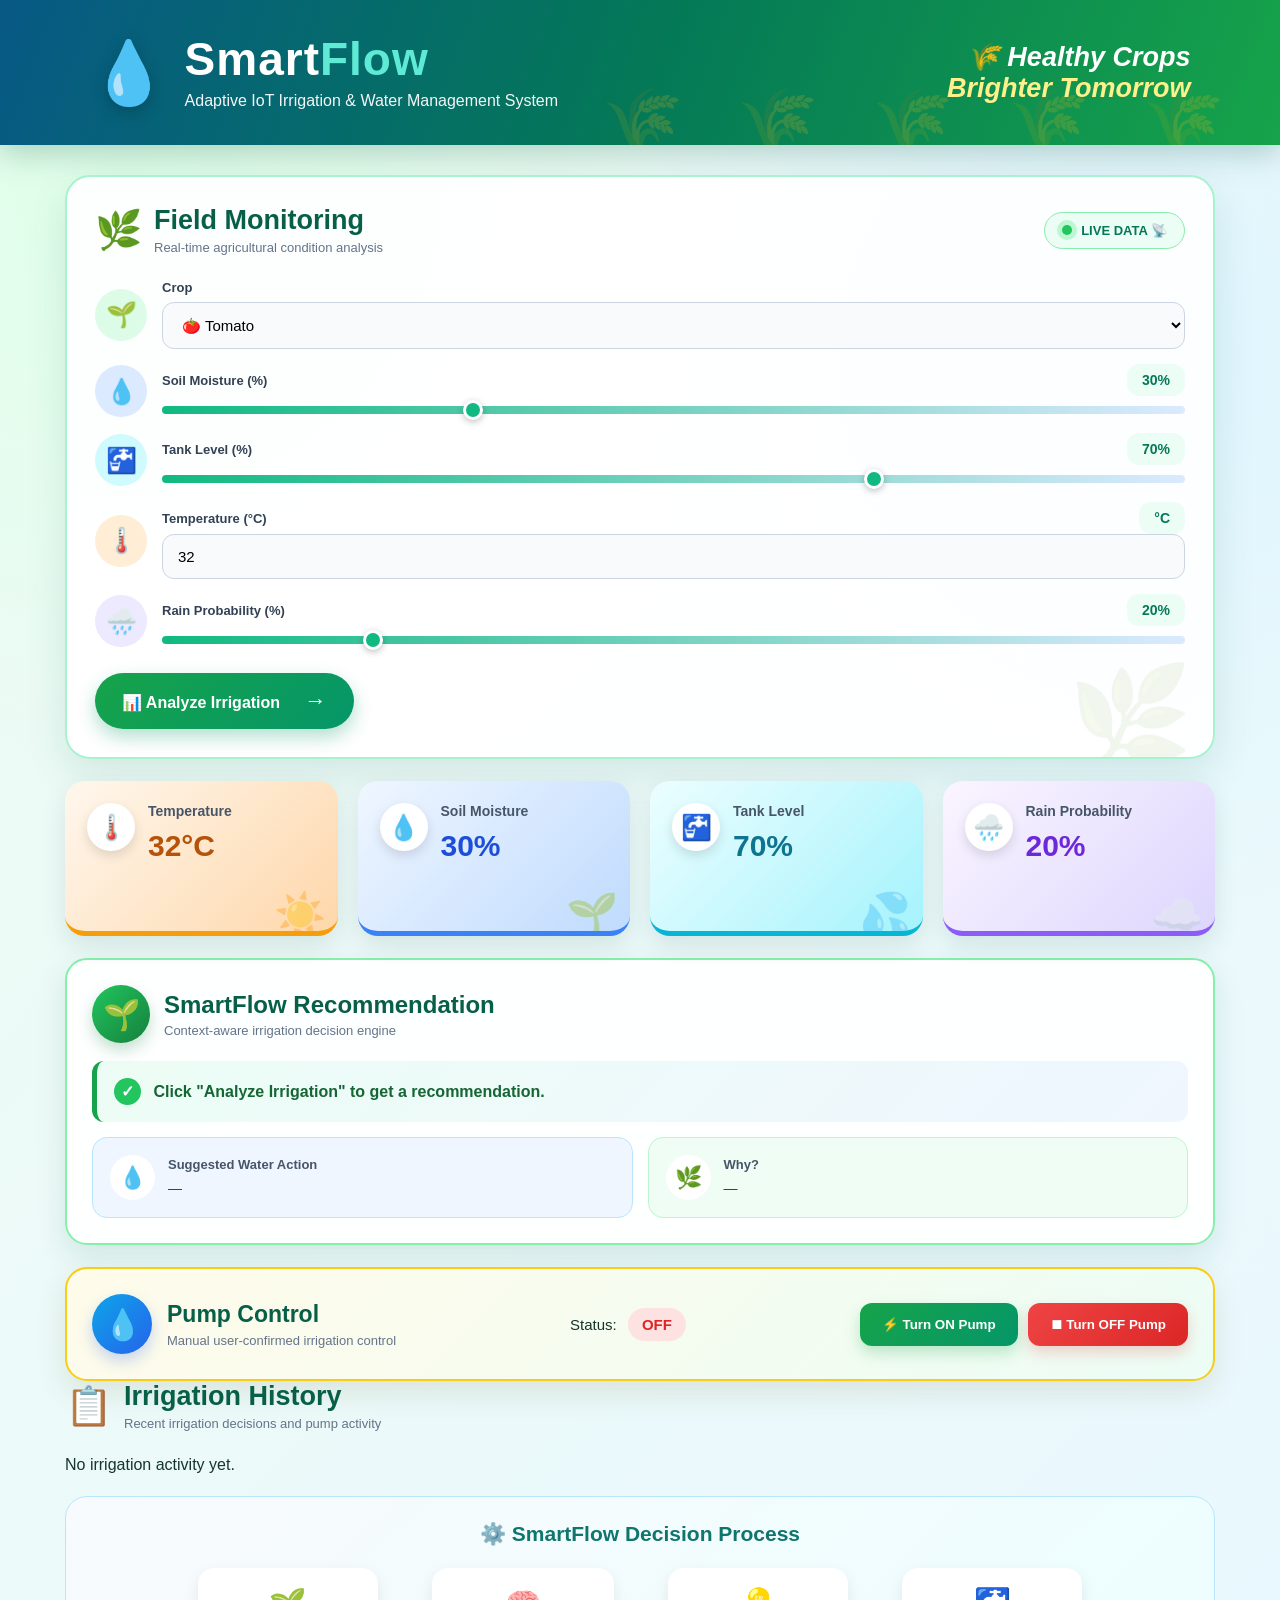
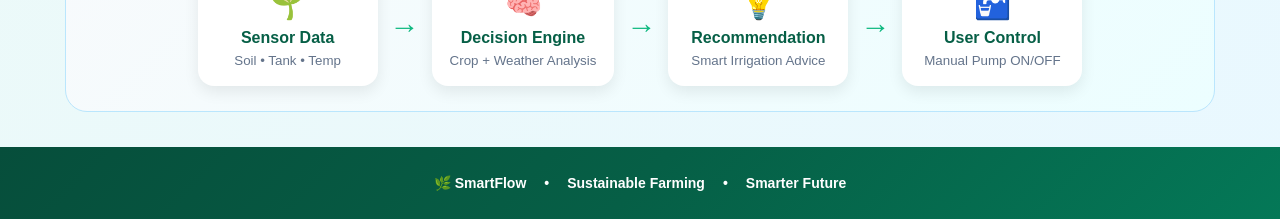
==== commit be90cc30: "Add irrigation history styling" ====
--- a/dashboard/index.html
+++ b/dashboard/index.html
@@ -438,6 +438,29 @@
 
         </section>
 
+<!-- IRRIGATION HISTORY -->
+<section class="history-panel">
+
+    <div class="section-heading">
+        <div>
+            <span class="leaf">📋</span>
+
+            <div>
+                <h2>Irrigation History</h2>
+                <p>Recent irrigation decisions and pump activity</p>
+            </div>
+        </div>
+    </div>
+
+    <div id="historyList" class="history-list">
+
+        <div class="history-empty">
+            No irrigation activity yet.
+        </div>
+
+    </div>
+
+</section>
 
         <!-- SYSTEM FLOW -->
         <section class="system-flow">
@@ -505,6 +528,6 @@
     </footer>
 
 
-    <script src="script.js?v=3"></script>
+      <script src="script.js?v=3"></script>
 </body>
 </html>
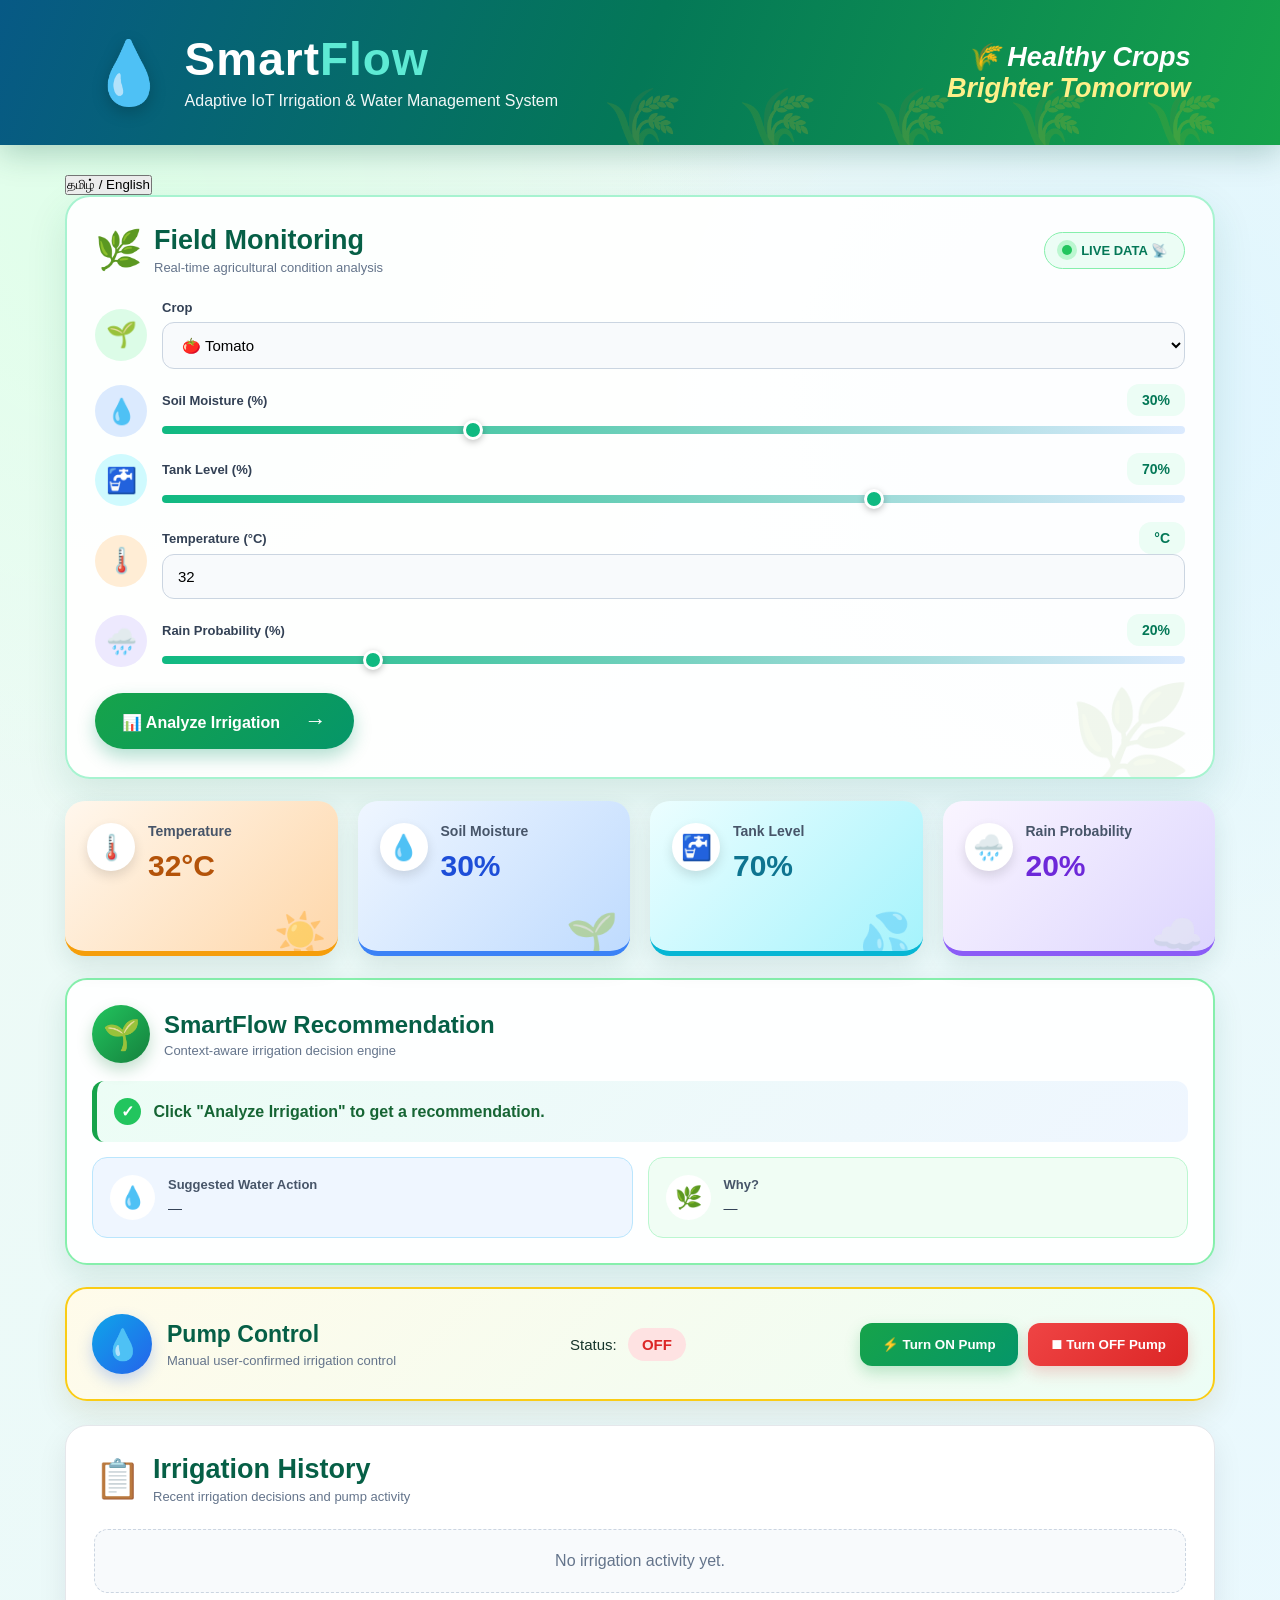
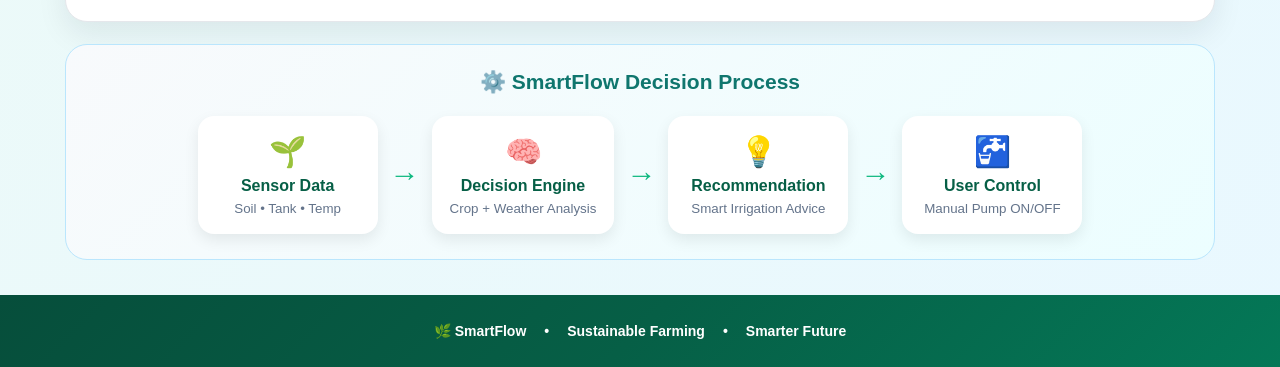
==== commit 20327acb: "Add Tamil English language toggle" ====
--- a/dashboard/index.html
+++ b/dashboard/index.html
@@ -38,6 +38,13 @@
 
 
     <main>
+
+         <!-- LANGUAGE CONTROL -->
+    <div class="language-control">
+        <button id="languageToggle" onclick="toggleLanguage()">
+            தமிழ் / English
+        </button>
+    </div>
 
         <!-- FIELD MONITORING -->
         <section class="monitor-panel">
--- a/dashboard/style.css
+++ b/dashboard/style.css
@@ -1110,3 +1110,82 @@
     }
 
 }     
+
+
+
+/* =========================================
+   IRRIGATION HISTORY
+========================================= */
+
+.history-panel {
+    margin-top: 24px;
+    padding: 28px;
+    background: #ffffff;
+    border-radius: 22px;
+    box-shadow: 0 12px 30px rgba(15, 23, 42, 0.08);
+    border: 1px solid #e5e7eb;
+}
+
+.history-list {
+    margin-top: 20px;
+    display: flex;
+    flex-direction: column;
+    gap: 12px;
+}
+
+.history-empty {
+    padding: 22px;
+    text-align: center;
+    border-radius: 14px;
+    background: #f8fafc;
+    color: #64748b;
+    border: 1px dashed #cbd5e1;
+}
+
+.history-item {
+    display: flex;
+    align-items: center;
+    justify-content: space-between;
+    gap: 20px;
+    padding: 18px 20px;
+    border-radius: 16px;
+    background: #f8fafc;
+    border-left: 5px solid #0ea5e9;
+}
+
+.history-info h3 {
+    margin: 0 0 6px;
+    font-size: 16px;
+}
+
+.history-info p {
+    margin: 0;
+    color: #64748b;
+    font-size: 14px;
+}
+
+.history-status {
+    padding: 7px 12px;
+    border-radius: 20px;
+    background: #e0f2fe;
+    color: #0369a1;
+    font-size: 12px;
+    font-weight: 700;
+    white-space: nowrap;
+}
+
+@media (max-width: 600px) {
+
+    .history-panel {
+        padding: 20px;
+    }
+
+    .history-item {
+        flex-direction: column;
+        align-items: flex-start;
+    }
+
+    .history-status {
+        align-self: flex-start;
+    }
+}
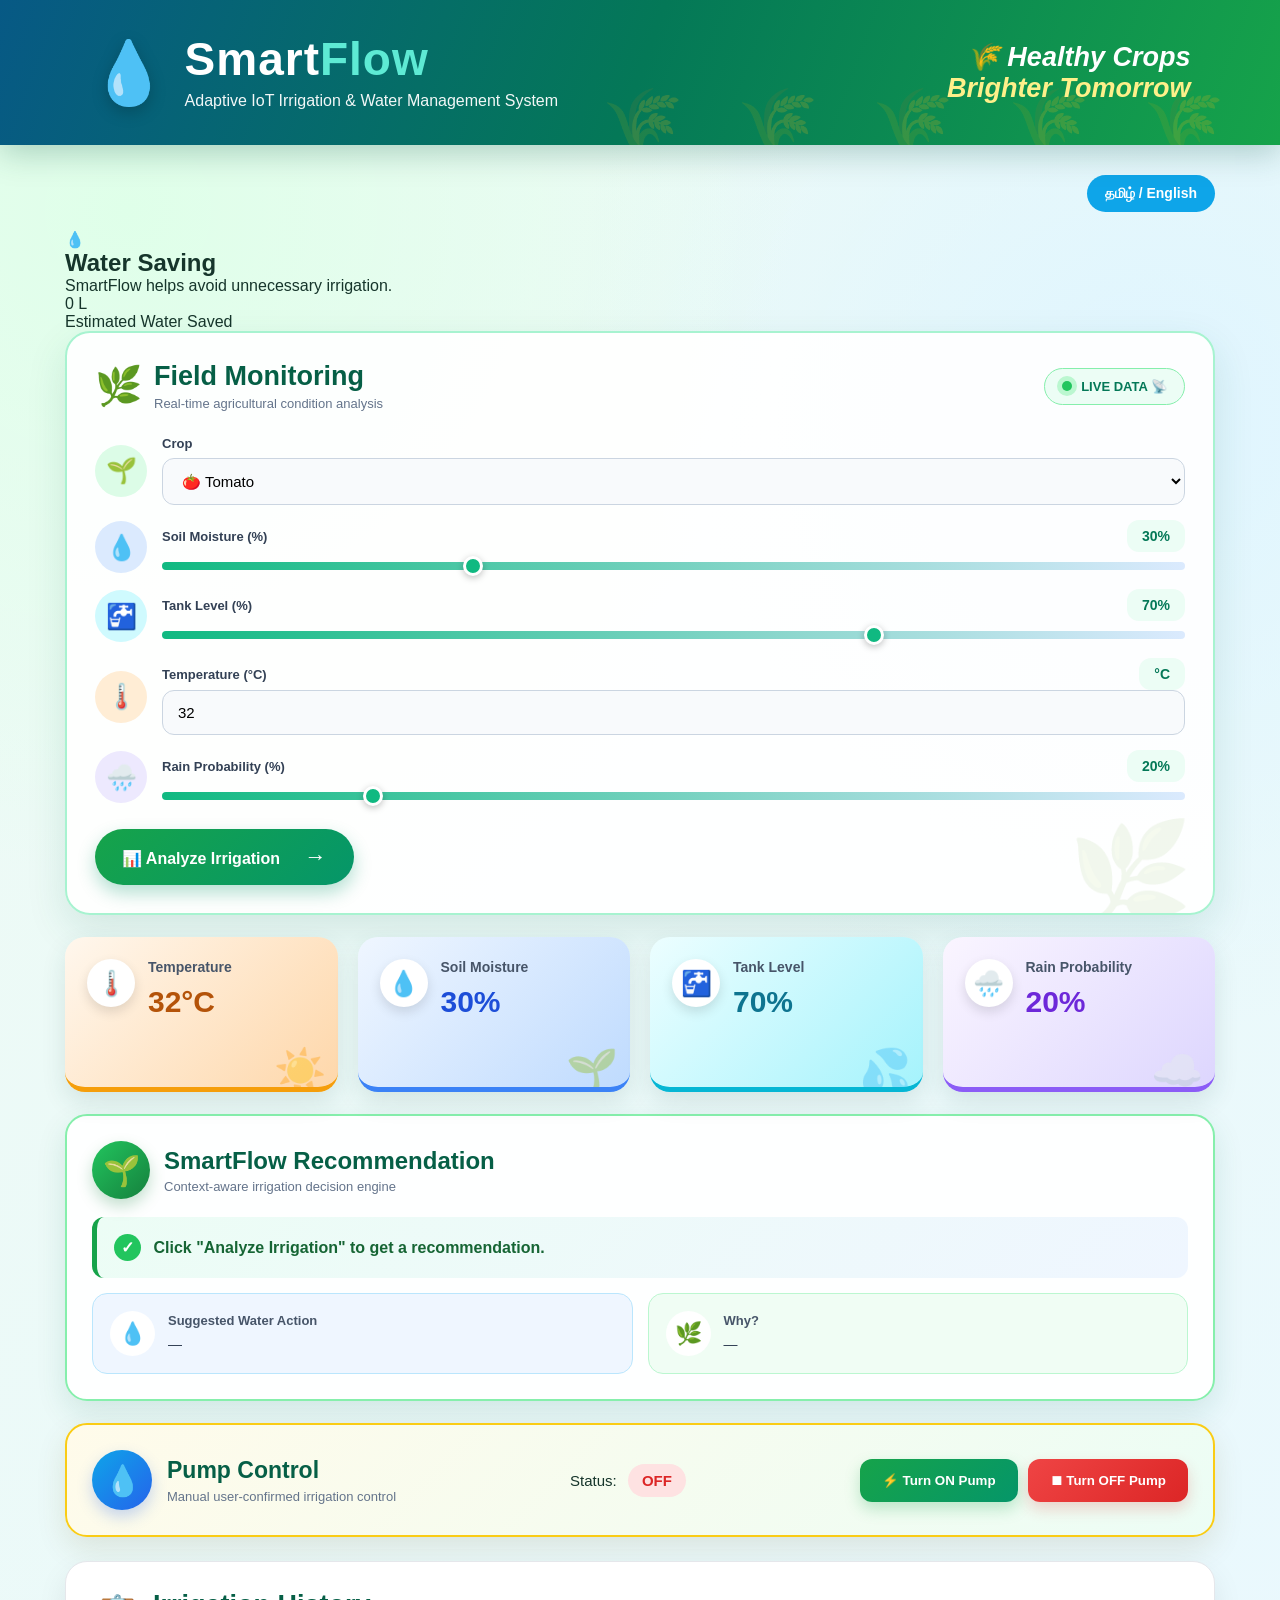
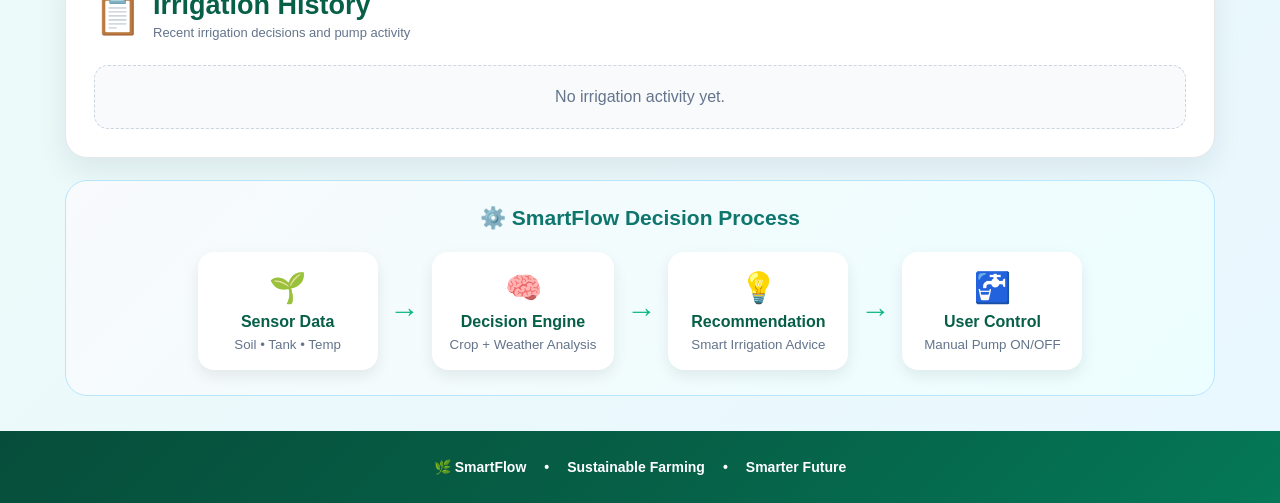
==== commit 75af7136: "Add water saving analytics card" ====
--- a/dashboard/index.html
+++ b/dashboard/index.html
@@ -45,6 +45,25 @@
             தமிழ் / English
         </button>
     </div>
+
+        <!-- WATER SAVING ANALYTICS -->
+
+<section class="water-saving-card">
+
+    <div class="saving-icon">💧</div>
+
+    <div class="saving-content">
+        <h2>Water Saving</h2>
+        <p>SmartFlow helps avoid unnecessary irrigation.</p>
+
+        <div class="saving-value">
+            0 L
+        </div>
+
+        <span>Estimated Water Saved</span>
+    </div>
+
+</section>
 
         <!-- FIELD MONITORING -->
         <section class="monitor-panel">
--- a/dashboard/style.css
+++ b/dashboard/style.css
@@ -1189,3 +1189,32 @@
         align-self: flex-start;
     }
 }
+
+
+
+/* =========================================
+   LANGUAGE TOGGLE
+========================================= */
+
+.language-control {
+    display: flex;
+    justify-content: flex-end;
+    margin-bottom: 18px;
+}
+
+.language-control button {
+    padding: 10px 18px;
+    border: none;
+    border-radius: 20px;
+    background: #0ea5e9;
+    color: white;
+    font-size: 14px;
+    font-weight: 700;
+    cursor: pointer;
+    transition: 0.2s ease;
+}
+
+.language-control button:hover {
+    transform: translateY(-1px);
+    opacity: 0.9;
+}
